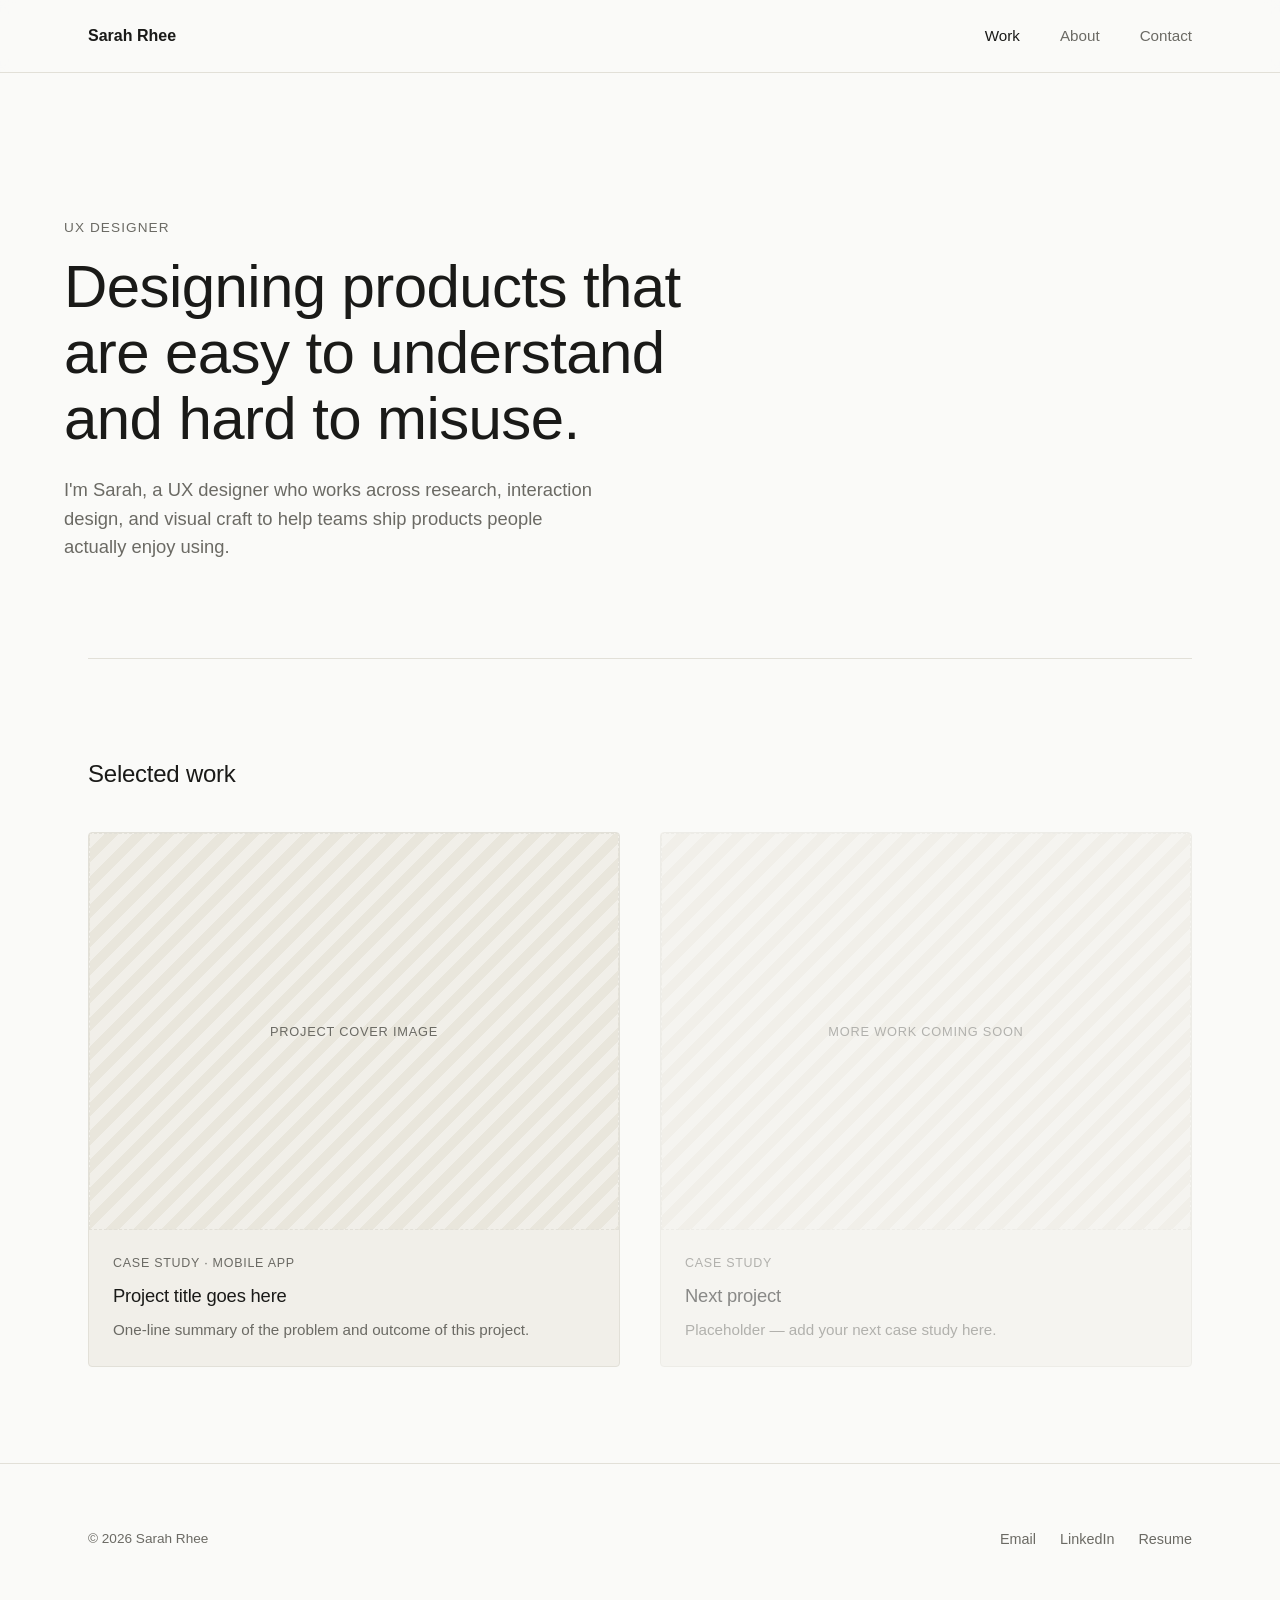
==== index.html @ 505254cf "Scaffold UX portfolio site: home, about, one case study template Minimal/clean static HTML/CSS/JS si" ====
<!DOCTYPE html>
<html lang="en">
<head>
  <meta charset="UTF-8" />
  <meta name="viewport" content="width=device-width, initial-scale=1.0" />
  <title>Sarah Rhee — UX Designer</title>
  <meta name="description" content="Sarah Rhee is a UX designer focused on clear, usable, human-centered digital products." />
  <link rel="stylesheet" href="css/style.css" />
</head>
<body>

  <header class="site-header">
    <div class="wrap">
      <a href="index.html" class="logo">Sarah Rhee</a>
      <nav>
        <button class="nav-toggle" aria-label="Toggle navigation" aria-expanded="false">
          <span></span><span></span><span></span>
        </button>
        <ul class="nav-links">
          <li><a href="index.html" class="active">Work</a></li>
          <li><a href="about.html">About</a></li>
          <li><a href="mailto:sarah.ys.rhee@gmail.com">Contact</a></li>
        </ul>
      </nav>
    </div>
  </header>

  <main>
    <section class="hero wrap">
      <p class="hero-eyebrow">UX Designer</p>
      <h1>Designing products that are easy to understand and hard to misuse.</h1>
      <p class="lead">
        I'm Sarah, a UX designer who works across research, interaction design,
        and visual craft to help teams ship products people actually enjoy using.
      </p>
    </section>

    <section class="wrap">
      <div class="section-heading reveal">
        <h2>Selected work</h2>
      </div>

      <div class="work-grid">
        <a href="work/case-study-one.html" class="card reveal">
          <div class="card-media">
            <div class="placeholder">Project cover image</div>
          </div>
          <div class="card-body">
            <p class="card-tag">Case Study · Mobile App</p>
            <h3 class="card-title">Project title goes here</h3>
            <p class="card-desc">One-line summary of the problem and outcome of this project.</p>
          </div>
        </a>

        <div class="card reveal" style="opacity: 0.5; pointer-events: none;">
          <div class="card-media">
            <div class="placeholder">More work coming soon</div>
          </div>
          <div class="card-body">
            <p class="card-tag">Case Study</p>
            <h3 class="card-title">Next project</h3>
            <p class="card-desc">Placeholder — add your next case study here.</p>
          </div>
        </div>
      </div>
    </section>
  </main>

  <footer class="site-footer">
    <div class="wrap footer-row">
      <p class="copyright">&copy; <span id="year"></span> Sarah Rhee</p>
      <div class="footer-links">
        <a href="mailto:sarah.ys.rhee@gmail.com">Email</a>
        <a href="#">LinkedIn</a>
        <a href="#">Resume</a>
      </div>
    </div>
  </footer>

  <script src="js/main.js"></script>
</body>
</html>
---- css/style.css ----
/* ---------------------------------------------
   Sarah Rhee — UX Portfolio
   Minimal, clean design system
--------------------------------------------- */

:root {
  --color-bg: #fafaf8;
  --color-surface: #f1efe9;
  --color-text: #1a1a18;
  --color-text-muted: #6b6a64;
  --color-border: #e2e0d8;
  --color-accent: #a2543c;

  --font-sans: -apple-system, BlinkMacSystemFont, "Inter", "Segoe UI", Helvetica, Arial, sans-serif;

  --space-1: 0.5rem;
  --space-2: 1rem;
  --space-3: 1.5rem;
  --space-4: 2.5rem;
  --space-5: 4rem;
  --space-6: 6rem;
  --space-7: 9rem;

  --max-width: 72rem;
  --border-radius: 4px;
}

/* Reset */
*,
*::before,
*::after {
  box-sizing: border-box;
}

html {
  scroll-behavior: smooth;
}

body {
  margin: 0;
  font-family: var(--font-sans);
  color: var(--color-text);
  background: var(--color-bg);
  line-height: 1.55;
  -webkit-font-smoothing: antialiased;
}

img {
  max-width: 100%;
  display: block;
}

a {
  color: inherit;
  text-decoration: none;
}

ul {
  margin: 0;
  padding: 0;
  list-style: none;
}

h1, h2, h3, h4 {
  margin: 0;
  font-weight: 500;
  letter-spacing: -0.01em;
}

p {
  margin: 0;
}

button {
  font: inherit;
  cursor: pointer;
  background: none;
  border: none;
  color: inherit;
}

/* Layout */
.wrap {
  max-width: var(--max-width);
  margin: 0 auto;
  padding: 0 var(--space-3);
}

/* Header / Nav */
.site-header {
  position: sticky;
  top: 0;
  z-index: 50;
  background: rgba(250, 250, 248, 0.85);
  backdrop-filter: blur(8px);
  border-bottom: 1px solid var(--color-border);
}

.site-header .wrap {
  display: flex;
  align-items: center;
  justify-content: space-between;
  height: 4.5rem;
}

.logo {
  font-size: 1rem;
  font-weight: 600;
}

.nav-links {
  display: flex;
  gap: var(--space-4);
  font-size: 0.95rem;
}

.nav-links a {
  color: var(--color-text-muted);
  transition: color 0.15s ease;
}

.nav-links a:hover,
.nav-links a.active {
  color: var(--color-text);
}

.nav-toggle {
  display: none;
  flex-direction: column;
  gap: 5px;
  padding: var(--space-1);
}

.nav-toggle span {
  width: 22px;
  height: 1.5px;
  background: var(--color-text);
  display: block;
  transition: transform 0.2s ease, opacity 0.2s ease;
}

/* Hero */
.hero {
  padding: var(--space-7) 0 var(--space-6);
}

.hero-eyebrow {
  font-size: 0.85rem;
  text-transform: uppercase;
  letter-spacing: 0.08em;
  color: var(--color-text-muted);
  margin-bottom: var(--space-2);
}

.hero h1 {
  font-size: clamp(2.25rem, 5vw, 3.75rem);
  line-height: 1.1;
  max-width: 40rem;
}

.hero p.lead {
  margin-top: var(--space-3);
  font-size: 1.15rem;
  color: var(--color-text-muted);
  max-width: 34rem;
}

/* Section headings */
.section-heading {
  display: flex;
  align-items: baseline;
  justify-content: space-between;
  margin-bottom: var(--space-4);
  padding-top: var(--space-6);
  border-top: 1px solid var(--color-border);
}

.section-heading h2 {
  font-size: 1.5rem;
}

.section-heading .view-all {
  font-size: 0.9rem;
  color: var(--color-text-muted);
}

.section-heading .view-all:hover {
  color: var(--color-text);
}

/* Work grid / cards */
.work-grid {
  display: grid;
  grid-template-columns: repeat(auto-fit, minmax(280px, 1fr));
  gap: var(--space-4);
}

.card {
  display: block;
  border: 1px solid var(--color-border);
  border-radius: var(--border-radius);
  overflow: hidden;
  background: var(--color-surface);
  transition: transform 0.2s ease, box-shadow 0.2s ease;
}

.card:hover {
  transform: translateY(-3px);
  box-shadow: 0 12px 24px -12px rgba(26, 26, 24, 0.15);
}

.card-media {
  aspect-ratio: 4 / 3;
}

.card-body {
  padding: var(--space-3);
}

.card-tag {
  font-size: 0.78rem;
  text-transform: uppercase;
  letter-spacing: 0.06em;
  color: var(--color-text-muted);
  margin-bottom: var(--space-1);
}

.card-title {
  font-size: 1.15rem;
}

.card-desc {
  margin-top: var(--space-1);
  font-size: 0.95rem;
  color: var(--color-text-muted);
}

/* Placeholder media block (stand-in for real images/photos) */
.placeholder {
  width: 100%;
  height: 100%;
  display: flex;
  align-items: center;
  justify-content: center;
  background:
    repeating-linear-gradient(
      135deg,
      var(--color-surface),
      var(--color-surface) 10px,
      #e9e6dc 10px,
      #e9e6dc 20px
    );
  color: var(--color-text-muted);
  font-size: 0.8rem;
  text-transform: uppercase;
  letter-spacing: 0.06em;
  border: 1px dashed var(--color-border);
}

/* About */
.about-grid {
  display: grid;
  grid-template-columns: 1fr 1.3fr;
  gap: var(--space-5);
  align-items: start;
  padding: var(--space-5) 0;
}

.about-photo {
  aspect-ratio: 1;
  border-radius: var(--border-radius);
  overflow: hidden;
}

.about-bio p {
  margin-bottom: var(--space-3);
  color: var(--color-text-muted);
  max-width: 38rem;
}

.skills-list {
  display: grid;
  grid-template-columns: repeat(2, 1fr);
  gap: var(--space-1) var(--space-3);
  margin-top: var(--space-4);
}

.skills-list li {
  font-size: 0.95rem;
  padding: var(--space-1) 0;
  border-bottom: 1px solid var(--color-border);
  color: var(--color-text-muted);
}

/* Buttons */
.btn {
  display: inline-flex;
  align-items: center;
  gap: 0.4rem;
  padding: 0.75rem 1.4rem;
  border-radius: var(--border-radius);
  font-size: 0.95rem;
  border: 1px solid var(--color-text);
  transition: background 0.15s ease, color 0.15s ease;
}

.btn:hover {
  background: var(--color-text);
  color: var(--color-bg);
}

.btn-primary {
  background: var(--color-text);
  color: var(--color-bg);
}

.btn-primary:hover {
  background: var(--color-accent);
  border-color: var(--color-accent);
}

/* Case study */
.cs-header {
  padding: var(--space-6) 0 var(--space-4);
}

.cs-meta {
  display: grid;
  grid-template-columns: repeat(auto-fit, minmax(140px, 1fr));
  gap: var(--space-3);
  margin-top: var(--space-4);
  padding-top: var(--space-3);
  border-top: 1px solid var(--color-border);
}

.cs-meta dt {
  font-size: 0.78rem;
  text-transform: uppercase;
  letter-spacing: 0.06em;
  color: var(--color-text-muted);
  margin-bottom: 0.25rem;
}

.cs-meta dd {
  margin: 0;
  font-size: 0.95rem;
}

.cs-hero-media {
  aspect-ratio: 16 / 9;
  margin: var(--space-4) 0 var(--space-6);
  border-radius: var(--border-radius);
  overflow: hidden;
}

.cs-section {
  padding-bottom: var(--space-6);
  max-width: 42rem;
}

.cs-section h2 {
  font-size: 1.4rem;
  margin-bottom: var(--space-2);
}

.cs-section p {
  color: var(--color-text-muted);
  margin-bottom: var(--space-2);
}

.cs-section-media {
  aspect-ratio: 16 / 9;
  max-width: none;
  margin: var(--space-3) 0 var(--space-6);
  border-radius: var(--border-radius);
  overflow: hidden;
}

.cs-nav-next {
  border-top: 1px solid var(--color-border);
  padding: var(--space-5) 0;
  display: flex;
  align-items: center;
  justify-content: space-between;
}

.cs-nav-next .label {
  font-size: 0.8rem;
  text-transform: uppercase;
  letter-spacing: 0.06em;
  color: var(--color-text-muted);
}

.cs-nav-next .title {
  font-size: 1.3rem;
  margin-top: 0.25rem;
}

/* Footer */
.site-footer {
  border-top: 1px solid var(--color-border);
  margin-top: var(--space-6);
  padding: var(--space-5) 0;
}

.footer-row {
  display: flex;
  align-items: center;
  justify-content: space-between;
  flex-wrap: wrap;
  gap: var(--space-2);
}

.footer-links {
  display: flex;
  gap: var(--space-3);
  font-size: 0.9rem;
  color: var(--color-text-muted);
}

.footer-links a:hover {
  color: var(--color-text);
}

.copyright {
  font-size: 0.85rem;
  color: var(--color-text-muted);
}

/* Scroll reveal (progressive enhancement, see js/main.js) */
.reveal {
  opacity: 0;
  transform: translateY(16px);
  transition: opacity 0.6s ease, transform 0.6s ease;
}

.reveal.is-visible {
  opacity: 1;
  transform: translateY(0);
}

/* Responsive */
@media (max-width: 720px) {
  .nav-links {
    position: absolute;
    top: 4.5rem;
    left: 0;
    right: 0;
    background: var(--color-bg);
    border-bottom: 1px solid var(--color-border);
    flex-direction: column;
    padding: var(--space-3);
    gap: var(--space-3);
    display: none;
  }

  .nav-links.is-open {
    display: flex;
  }

  .nav-toggle {
    display: flex;
  }

  .about-grid {
    grid-template-columns: 1fr;
  }

  .about-photo {
    max-width: 14rem;
  }

  .skills-list {
    grid-template-columns: 1fr;
  }

  .cs-nav-next {
    flex-direction: column;
    align-items: flex-start;
  }
}
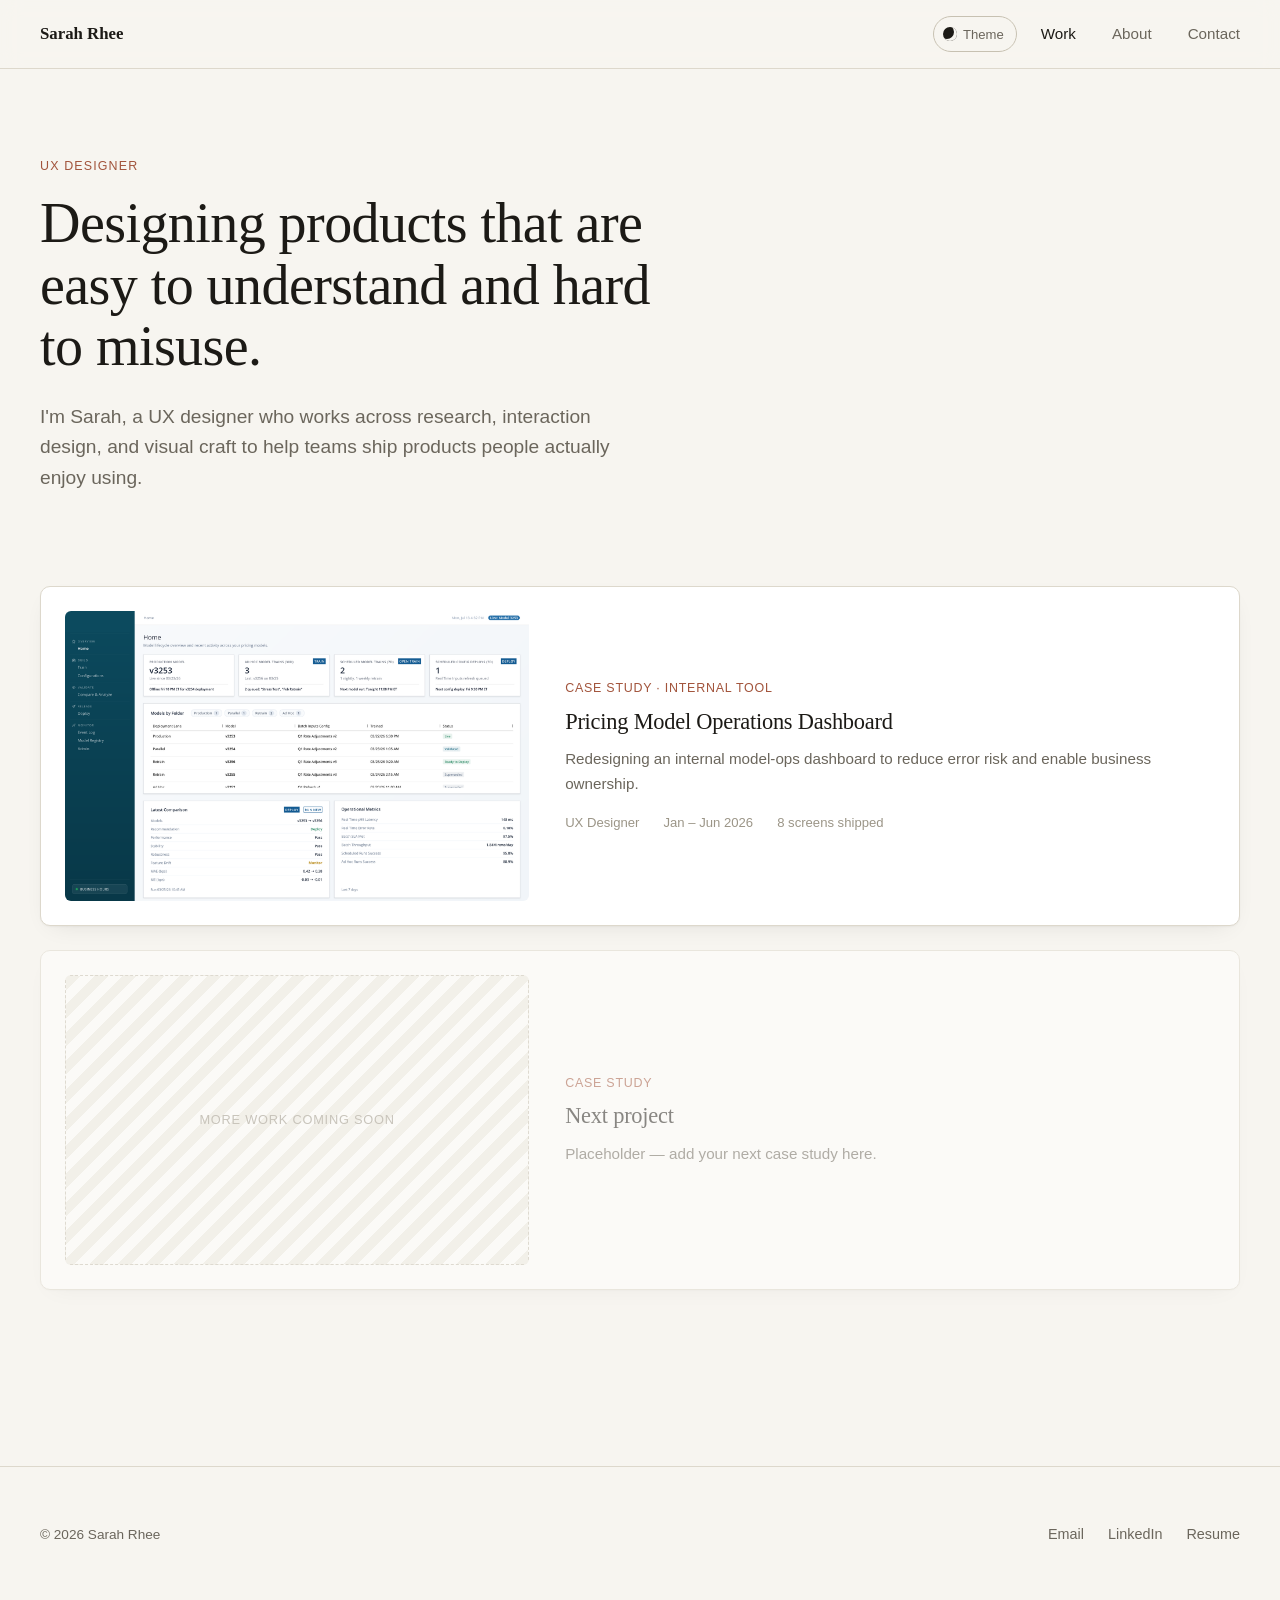
==== commit 98df5533: "Add Pricing Model Dashboard case study, redesign site in editorial style New case study built from r" ====
--- a/index.html
+++ b/index.html
@@ -3,67 +3,79 @@
 <head>
   <meta charset="UTF-8" />
   <meta name="viewport" content="width=device-width, initial-scale=1.0" />
+  <meta name="color-scheme" content="light dark" />
   <title>Sarah Rhee — UX Designer</title>
   <meta name="description" content="Sarah Rhee is a UX designer focused on clear, usable, human-centered digital products." />
-  <link rel="stylesheet" href="css/style.css" />
+  <link rel="stylesheet" href="css/styles-editorial.css" />
 </head>
 <body>
+  <a class="skip-link" href="#main">Skip to main content</a>
 
   <header class="site-header">
-    <div class="wrap">
+    <div class="wrap header-inner">
       <a href="index.html" class="logo">Sarah Rhee</a>
-      <nav>
+      <div class="header-right">
+        <button type="button" class="theme-toggle" id="theme-toggle" aria-pressed="false">
+          <span class="theme-toggle-icon" aria-hidden="true"></span>
+          <span class="theme-toggle-label">Theme</span>
+        </button>
         <button class="nav-toggle" aria-label="Toggle navigation" aria-expanded="false">
           <span></span><span></span><span></span>
         </button>
-        <ul class="nav-links">
-          <li><a href="index.html" class="active">Work</a></li>
-          <li><a href="about.html">About</a></li>
-          <li><a href="mailto:sarah.ys.rhee@gmail.com">Contact</a></li>
-        </ul>
-      </nav>
+        <nav>
+          <ul class="nav-links">
+            <li><a href="index.html" class="active">Work</a></li>
+            <li><a href="about.html">About</a></li>
+            <li><a href="mailto:sarah.ys.rhee@gmail.com">Contact</a></li>
+          </ul>
+        </nav>
+      </div>
     </div>
   </header>
 
-  <main>
-    <section class="hero wrap">
-      <p class="hero-eyebrow">UX Designer</p>
-      <h1>Designing products that are easy to understand and hard to misuse.</h1>
-      <p class="lead">
-        I'm Sarah, a UX designer who works across research, interaction design,
-        and visual craft to help teams ship products people actually enjoy using.
-      </p>
-    </section>
+  <main id="main">
+    <div class="wrap">
+      <section class="hero-page">
+        <p class="eyebrow-accent">UX Designer</p>
+        <h1>Designing products that are easy to understand and hard to misuse.</h1>
+        <p class="subtitle">
+          I'm Sarah, a UX designer who works across research, interaction design,
+          and visual craft to help teams ship products people actually enjoy using.
+        </p>
+      </section>
 
-    <section class="wrap">
-      <div class="section-heading reveal">
-        <h2>Selected work</h2>
-      </div>
+      <section aria-labelledby="work-h">
+        <h2 id="work-h" class="visually-hidden">Selected work</h2>
+        <div class="work-list">
+          <a href="work/pricing-model-dashboard.html" class="work-card reveal">
+            <div class="work-card-media">
+              <img src="work/img/home-real.png" alt="Redesigned Home / Overview screen of the pricing model operations dashboard" loading="lazy" />
+            </div>
+            <div>
+              <p class="work-card-tag">Case Study · Internal Tool</p>
+              <h3 class="work-card-title">Pricing Model Operations Dashboard</h3>
+              <p class="work-card-desc">Redesigning an internal model-ops dashboard to reduce error risk and enable business ownership.</p>
+              <div class="work-card-meta">
+                <span>UX Designer</span>
+                <span>Jan – Jun 2026</span>
+                <span>8 screens shipped</span>
+              </div>
+            </div>
+          </a>
 
-      <div class="work-grid">
-        <a href="work/case-study-one.html" class="card reveal">
-          <div class="card-media">
-            <div class="placeholder">Project cover image</div>
-          </div>
-          <div class="card-body">
-            <p class="card-tag">Case Study · Mobile App</p>
-            <h3 class="card-title">Project title goes here</h3>
-            <p class="card-desc">One-line summary of the problem and outcome of this project.</p>
-          </div>
-        </a>
-
-        <div class="card reveal" style="opacity: 0.5; pointer-events: none;">
-          <div class="card-media">
-            <div class="placeholder">More work coming soon</div>
-          </div>
-          <div class="card-body">
-            <p class="card-tag">Case Study</p>
-            <h3 class="card-title">Next project</h3>
-            <p class="card-desc">Placeholder — add your next case study here.</p>
+          <div class="work-card reveal" style="opacity: 0.5; pointer-events: none;">
+            <div class="work-card-media">
+              <div class="placeholder">More work coming soon</div>
+            </div>
+            <div>
+              <p class="work-card-tag">Case Study</p>
+              <h3 class="work-card-title">Next project</h3>
+              <p class="work-card-desc">Placeholder — add your next case study here.</p>
+            </div>
           </div>
         </div>
-      </div>
-    </section>
+      </section>
+    </div>
   </main>
 
   <footer class="site-footer">
--- a/css/styles-editorial.css
+++ b/css/styles-editorial.css
@@ -0,0 +1,590 @@
+/* ---------------------------------------------
+   Sarah Rhee — Editorial design system
+   Used site-wide: home, about, case studies
+--------------------------------------------- */
+
+:root {
+  --paper: #f7f5f0;
+  --paper-raised: #ffffff;
+  --paper-sunken: #efece4;
+  --ink: #1c1a16;
+  --ink-muted: #6b665c;
+  --ink-faint: #9b9587;
+  --line: #ddd8cc;
+  --line-strong: #c7c1b2;
+  --accent: #a2543c;
+  --accent-ink: #ffffff;
+  --accent-soft: #f1e3dc;
+  --good: #3f6b4c;
+  --good-soft: #e4ede6;
+  --warn: #97621f;
+  --warn-soft: #f3e8d6;
+  --bad: #a3392f;
+  --bad-soft: #f5e3e0;
+  --info: #3d6a8a;
+  --info-soft: #e2ecf1;
+
+  --font-serif: "Iowan Old Style", "Palatino Linotype", Palatino, "Georgia", serif;
+  --font-sans: -apple-system, BlinkMacSystemFont, "Inter", "Segoe UI", Helvetica, Arial, sans-serif;
+  --font-mono: ui-monospace, "SF Mono", Menlo, Consolas, monospace;
+
+  --space-1: 0.5rem;
+  --space-2: 1rem;
+  --space-3: 1.5rem;
+  --space-4: 2.25rem;
+  --space-5: 3.5rem;
+  --space-6: 5.5rem;
+
+  --max-width: 78rem;
+  --radius: 6px;
+  --radius-lg: 10px;
+
+  --shadow-card: 0 1px 2px rgba(28, 26, 22, 0.04), 0 8px 24px -12px rgba(28, 26, 22, 0.12);
+  color-scheme: light;
+}
+
+:root[data-theme="dark"] {
+  --paper: #161512;
+  --paper-raised: #201f1b;
+  --paper-sunken: #0f0e0c;
+  --ink: #efeae0;
+  --ink-muted: #a8a294;
+  --ink-faint: #726c60;
+  --line: #34322b;
+  --line-strong: #45423a;
+  --accent: #d98a6c;
+  --accent-ink: #161512;
+  --accent-soft: #3a2a22;
+  --good: #8fbc9c;
+  --good-soft: #1f2b22;
+  --warn: #d9a85c;
+  --warn-soft: #302416;
+  --bad: #e08b80;
+  --bad-soft: #331f1c;
+  --info: #8bb6d1;
+  --info-soft: #1c2a32;
+  --shadow-card: 0 1px 2px rgba(0, 0, 0, 0.2), 0 12px 28px -14px rgba(0, 0, 0, 0.55);
+  color-scheme: dark;
+}
+
+@media (prefers-color-scheme: dark) {
+  :root:not([data-theme="light"]) {
+    --paper: #161512;
+    --paper-raised: #201f1b;
+    --paper-sunken: #0f0e0c;
+    --ink: #efeae0;
+    --ink-muted: #a8a294;
+    --ink-faint: #726c60;
+    --line: #34322b;
+    --line-strong: #45423a;
+    --accent: #d98a6c;
+    --accent-ink: #161512;
+    --accent-soft: #3a2a22;
+    --good: #8fbc9c;
+    --good-soft: #1f2b22;
+    --warn: #d9a85c;
+    --warn-soft: #302416;
+    --bad: #e08b80;
+    --bad-soft: #331f1c;
+    --info: #8bb6d1;
+    --info-soft: #1c2a32;
+    --shadow-card: 0 1px 2px rgba(0, 0, 0, 0.2), 0 12px 28px -14px rgba(0, 0, 0, 0.55);
+    color-scheme: dark;
+  }
+}
+
+/* Reset */
+*, *::before, *::after { box-sizing: border-box; }
+html { scroll-behavior: smooth; }
+body {
+  margin: 0;
+  font-family: var(--font-sans);
+  color: var(--ink);
+  background: var(--paper);
+  line-height: 1.6;
+  -webkit-font-smoothing: antialiased;
+  transition: background 0.2s ease, color 0.2s ease;
+}
+img { max-width: 100%; height: auto; display: block; }
+a { color: inherit; text-decoration: none; }
+ul, ol { margin: 0; padding: 0; list-style: none; }
+h1, h2, h3, h4 { margin: 0; font-family: var(--font-serif); font-weight: 500; letter-spacing: -0.01em; }
+p { margin: 0; }
+button { font: inherit; cursor: pointer; background: none; border: none; color: inherit; }
+dl, dt, dd { margin: 0; }
+table { border-collapse: collapse; width: 100%; }
+
+.visually-hidden {
+  position: absolute; width: 1px; height: 1px; overflow: hidden;
+  clip: rect(0 0 0 0); white-space: nowrap; border: 0; padding: 0; margin: -1px;
+}
+
+.skip-link {
+  position: absolute; left: -999px; top: 0; z-index: 100;
+  background: var(--ink); color: var(--paper); padding: 0.75rem 1.25rem;
+  border-radius: 0 0 var(--radius) 0;
+}
+.skip-link:focus { left: 0; }
+
+.wrap { max-width: var(--max-width); margin: 0 auto; padding: 0 var(--space-3); }
+
+/* ============ SITE HEADER (shared nav) ============ */
+.site-header {
+  position: sticky; top: 0; z-index: 50;
+  background: color-mix(in srgb, var(--paper) 88%, transparent);
+  backdrop-filter: blur(10px);
+  border-bottom: 1px solid var(--line);
+}
+.header-inner, .site-header .wrap {
+  display: flex; align-items: center; justify-content: space-between;
+  height: 4.25rem;
+}
+.eyebrow {
+  font-family: var(--font-sans); font-size: 0.78rem; text-transform: uppercase;
+  letter-spacing: 0.09em; color: var(--ink-muted); margin: 0;
+}
+.logo { font-family: var(--font-serif); font-size: 1.05rem; font-weight: 600; }
+.header-right { display: flex; align-items: center; gap: var(--space-3); }
+.site-meta { font-size: 0.85rem; color: var(--ink-muted); margin: 0; }
+.nav-links { display: flex; gap: var(--space-4); font-size: 0.95rem; }
+.nav-links a { color: var(--ink-muted); transition: color 0.15s ease; }
+.nav-links a:hover, .nav-links a.active { color: var(--ink); }
+
+.theme-toggle {
+  display: flex; align-items: center; gap: 0.4rem;
+  border: 1px solid var(--line-strong); border-radius: 999px;
+  padding: 0.4rem 0.75rem 0.4rem 0.55rem; font-size: 0.82rem; color: var(--ink-muted);
+  transition: border-color 0.15s ease, color 0.15s ease;
+}
+.theme-toggle:hover { color: var(--ink); border-color: var(--accent); }
+.theme-toggle-icon {
+  width: 14px; height: 14px; border-radius: 50%;
+  background: var(--ink);
+  box-shadow: inset -3px -2px 0 var(--paper);
+}
+.theme-toggle[aria-pressed="true"] .theme-toggle-icon {
+  box-shadow: none; background: var(--accent);
+}
+
+.nav-toggle {
+  display: none; flex-direction: column; gap: 5px; padding: var(--space-1);
+}
+.nav-toggle span { width: 20px; height: 1.5px; background: var(--ink); display: block; }
+
+/* ============ BENTO HERO ============ */
+.bento {
+  display: grid;
+  grid-template-columns: 1.4fr 1fr;
+  grid-template-rows: auto auto;
+  gap: var(--space-3);
+  padding: var(--space-5) 0 var(--space-4);
+}
+.tile {
+  background: var(--paper-raised);
+  border: 1px solid var(--line);
+  border-radius: var(--radius-lg);
+  box-shadow: var(--shadow-card);
+  padding: var(--space-4);
+}
+.tile-primary { grid-column: 1; grid-row: 1 / 3; display: flex; flex-direction: column; gap: var(--space-3); }
+.tile-visual { grid-column: 2; grid-row: 1; padding: 0; overflow: hidden; display: flex; flex-direction: column; }
+.tile-visual img { width: 100%; height: auto; }
+.tile-visual figcaption {
+  padding: var(--space-2) var(--space-3); font-size: 0.82rem; color: var(--ink-muted);
+  border-top: 1px solid var(--line);
+}
+.tile-status { grid-column: 2; grid-row: 2; display: flex; flex-direction: column; gap: 0.4rem; justify-content: center; }
+.tile-stats {
+  grid-column: 1 / 3; grid-row: 3;
+  display: grid; grid-template-columns: repeat(3, 1fr); gap: var(--space-3);
+  padding: 0; background: none; border: none; box-shadow: none;
+}
+
+.eyebrow-accent {
+  font-size: 0.78rem; text-transform: uppercase; letter-spacing: 0.09em;
+  color: var(--accent); margin: 0;
+}
+.bento h1 {
+  font-size: clamp(2rem, 3.4vw, 2.9rem); line-height: 1.12; margin-top: 0.5rem;
+}
+.subtitle { font-size: 1.1rem; color: var(--ink-muted); max-width: 34rem; margin-top: 0.25rem; }
+
+.case-summary { display: grid; gap: var(--space-2); margin-top: var(--space-2); }
+.case-summary dt {
+  font-size: 0.76rem; text-transform: uppercase; letter-spacing: 0.07em;
+  color: var(--ink-faint); margin-bottom: 0.2rem;
+}
+.case-summary dd { font-size: 0.95rem; color: var(--ink); }
+
+.small-label {
+  font-size: 0.76rem; text-transform: uppercase; letter-spacing: 0.07em; color: var(--ink-faint); margin: 0;
+}
+.badge {
+  display: inline-flex; align-self: flex-start; align-items: center;
+  background: var(--good-soft); color: var(--good);
+  font-size: 0.88rem; font-weight: 600; padding: 0.3rem 0.7rem; border-radius: 999px;
+  margin: 0.3rem 0;
+}
+.tile-status-note { font-size: 0.85rem; color: var(--ink-muted); margin: 0; }
+
+.chip {
+  background: var(--paper-raised); border: 1px solid var(--line); border-radius: var(--radius);
+  box-shadow: var(--shadow-card); padding: var(--space-3);
+  display: flex; flex-direction: column; gap: 0.4rem;
+}
+.chip-num { font-family: var(--font-serif); font-size: 1.15rem; color: var(--ink); }
+.chip-label { font-size: 0.86rem; color: var(--ink-muted); line-height: 1.5; }
+
+/* ============ SUMMARY PANEL ============ */
+.summary { padding: var(--space-4) 0; border-top: 1px solid var(--line); border-bottom: 1px solid var(--line); }
+.summary-grid { display: grid; grid-template-columns: repeat(4, 1fr); gap: var(--space-4); }
+.summary-item dt {
+  font-family: var(--font-serif); font-size: 1rem; color: var(--ink); margin-bottom: 0.4rem;
+}
+.summary-item dd { font-size: 0.88rem; color: var(--ink-muted); }
+.summary-footnote { font-size: 0.8rem; color: var(--ink-faint); margin-top: var(--space-3); }
+
+/* ============ LAYOUT: TOC + CONTENT ============ */
+.layout { display: grid; grid-template-columns: 14rem 1fr; gap: var(--space-5); padding-top: var(--space-5); align-items: start; }
+
+.toc-mobile { display: none; }
+.toc-mobile summary {
+  cursor: pointer; font-size: 0.9rem; padding: var(--space-2);
+  border: 1px solid var(--line); border-radius: var(--radius); margin-bottom: var(--space-3);
+}
+.toc-mobile nav ol { padding: var(--space-2) 0 0 var(--space-2); display: grid; gap: 0.5rem; }
+.toc-mobile nav a { font-size: 0.9rem; color: var(--ink-muted); }
+
+.toc-desktop { position: sticky; top: 6rem; align-self: start; }
+.toc-title {
+  font-size: 0.76rem; text-transform: uppercase; letter-spacing: 0.07em;
+  color: var(--ink-faint); margin-bottom: var(--space-2);
+}
+.toc-desktop ol { display: grid; gap: 0.65rem; border-left: 1px solid var(--line); }
+.toc-desktop a {
+  display: block; font-size: 0.9rem; color: var(--ink-muted); padding: 0.1rem 0 0.1rem 0.9rem;
+  border-left: 2px solid transparent; margin-left: -1px; transition: color 0.15s ease, border-color 0.15s ease;
+}
+.toc-desktop a:hover { color: var(--ink); }
+.toc-desktop a[aria-current] { color: var(--accent); border-left-color: var(--accent); font-weight: 600; }
+
+.content { min-width: 0; }
+
+/* ============ SECTIONS ============ */
+.section { padding-bottom: var(--space-6); scroll-margin-top: 6rem; max-width: 46rem; }
+.section h2 { font-size: 1.6rem; margin-bottom: var(--space-2); }
+.section h3 { font-size: 1.15rem; margin: var(--space-3) 0 0.75rem; }
+.section p { color: var(--ink-muted); margin-bottom: var(--space-2); }
+.tldr {
+  font-size: 1.08rem; color: var(--ink); font-family: var(--font-serif);
+  border-left: 3px solid var(--accent); padding-left: var(--space-2); margin-bottom: var(--space-3);
+}
+.phase { font-size: 0.8rem; color: var(--ink-faint); font-family: var(--font-sans); font-weight: 400; margin-left: 0.5rem; }
+
+/* Attribution (model vs UX) */
+.attribution { display: grid; grid-template-columns: 1fr 1fr; gap: var(--space-4); margin: var(--space-3) 0 var(--space-4); }
+.attribution-col { background: var(--paper-raised); border: 1px solid var(--line); border-radius: var(--radius-lg); padding: var(--space-3); }
+.attribution-col h3 { margin-top: 0; font-size: 0.95rem; text-transform: uppercase; letter-spacing: 0.06em; color: var(--ink-faint); }
+.big-metric { font-family: var(--font-serif); font-size: 2rem; color: var(--accent); margin: 0.3rem 0; }
+.muted { color: var(--ink-faint); font-size: 0.85rem; }
+.clean-list { display: grid; gap: 0.5rem; margin: 0.5rem 0; }
+.clean-list li { font-size: 0.95rem; color: var(--ink); padding-left: 1rem; position: relative; }
+.clean-list li::before { content: "–"; position: absolute; left: 0; color: var(--accent); }
+
+.proofs-h { font-size: 1rem; text-transform: uppercase; letter-spacing: 0.05em; color: var(--ink-faint); }
+.proofs { display: grid; gap: var(--space-3); }
+.proof { border-top: 1px solid var(--line); padding-top: var(--space-2); }
+.proof-claim { font-family: var(--font-serif); font-size: 1.1rem; color: var(--ink); margin-bottom: 0.3rem; }
+.proof-evidence { color: var(--ink-muted); }
+.proof-artifact a { color: var(--accent); font-size: 0.9rem; }
+.proof-artifact a:hover { text-decoration: underline; }
+
+/* ============ HANDOFF DIAGRAM ============ */
+.diagram-figure { margin: var(--space-3) 0; }
+.handoff-diagram { display: grid; grid-template-columns: 1fr 1fr; gap: var(--space-3); }
+.handoff-lane { border-radius: var(--radius-lg); padding: var(--space-3); border: 1px solid var(--line); }
+.handoff-before { background: var(--bad-soft); }
+.handoff-after { background: var(--good-soft); }
+.handoff-lane-title { font-family: var(--font-serif); font-size: 1rem; margin-bottom: var(--space-2); display: flex; align-items: center; gap: 0.5rem; }
+.ba-tag {
+  font-size: 0.7rem; text-transform: uppercase; letter-spacing: 0.05em; font-weight: 700;
+  padding: 0.15rem 0.5rem; border-radius: 999px;
+}
+.ba-before { background: var(--bad); color: #fff; }
+.ba-after { background: var(--good); color: #fff; }
+.handoff-steps { display: flex; flex-direction: column; gap: 0.4rem; font-size: 0.9rem; }
+.handoff-steps li { color: var(--ink); }
+.handoff-arrow { color: var(--ink-faint); font-size: 0.8rem; padding-left: 0.2rem; }
+.handoff-guard { color: var(--accent); font-size: 0.82rem; font-style: italic; }
+.handoff-note { margin-top: var(--space-2); font-size: 0.85rem; color: var(--ink-muted); }
+figcaption { font-size: 0.85rem; color: var(--ink-muted); margin-top: var(--space-2); }
+
+.mechanism { display: grid; gap: var(--space-2); margin-top: var(--space-3); }
+.mechanism > div { border-top: 1px solid var(--line); padding-top: var(--space-2); }
+.mechanism dt { font-family: var(--font-serif); font-size: 1rem; margin-bottom: 0.25rem; }
+.mechanism dd { color: var(--ink-muted); }
+
+/* ============ NUGGETS / CALLOUTS ============ */
+.nugget-label {
+  font-size: 0.78rem; text-transform: uppercase; letter-spacing: 0.06em; color: var(--ink-faint);
+  margin-bottom: var(--space-1);
+}
+.nugget-grid { display: grid; grid-template-columns: repeat(2, 1fr); gap: var(--space-2); margin: var(--space-2) 0 var(--space-3); }
+.nugget-card {
+  background: var(--paper-raised); border: 1px solid var(--line); border-radius: var(--radius);
+  padding: var(--space-2) var(--space-3); font-size: 0.9rem; color: var(--ink-muted);
+}
+.nugget-card strong { display: block; color: var(--ink); font-family: var(--font-serif); font-size: 1rem; margin-bottom: 0.2rem; }
+.nugget {
+  border-left: 3px solid var(--accent); background: var(--accent-soft);
+  padding: var(--space-3); border-radius: 0 var(--radius) var(--radius) 0;
+  margin: var(--space-3) 0; font-family: var(--font-serif); font-size: 1.05rem;
+}
+.nugget p { color: var(--ink); margin-bottom: 0; }
+.nugget p + p { margin-top: 0.5rem; }
+.callout {
+  background: var(--info-soft); border: 1px solid var(--line); border-radius: var(--radius);
+  padding: var(--space-3); font-size: 0.92rem; color: var(--ink);
+}
+q { font-style: italic; }
+
+/* ============ DETAILS / MORE ============ */
+.more { margin: var(--space-3) 0; border-top: 1px solid var(--line); padding-top: var(--space-2); }
+.more summary {
+  cursor: pointer; list-style: none; display: flex; align-items: center; gap: 0.5rem;
+  color: var(--accent); font-size: 0.92rem;
+}
+.more summary::-webkit-details-marker { display: none; }
+.more summary::before { content: "+"; font-weight: 700; }
+.more[open] summary::before { content: "–"; }
+.more-label { text-decoration: underline; text-underline-offset: 3px; }
+.more > *:not(summary) { margin-top: var(--space-3); }
+.more details { margin: var(--space-2) 0; border-left: 2px solid var(--line); padding-left: var(--space-2); }
+.more details summary { color: var(--ink-muted); }
+
+/* ============ FIGURES ============ */
+.figure-zoom { margin: var(--space-3) 0; }
+.figure-zoom img { border-radius: var(--radius-lg); border: 1px solid var(--line); }
+.figure-zoom figcaption a { color: var(--accent); }
+
+/* ============ IA FLOW ============ */
+.ia-flow { display: grid; grid-template-columns: repeat(4, 1fr); gap: var(--space-2); }
+.ia-phase {
+  background: var(--paper-raised); border: 1px solid var(--line); border-top: 3px solid var(--accent);
+  border-radius: var(--radius); padding: var(--space-2);
+}
+.ia-phase-name { font-family: var(--font-serif); font-size: 1.05rem; margin-bottom: 0.2rem; }
+.ia-phase-desc { font-size: 0.82rem; color: var(--ink-muted); margin-bottom: 0.6rem; }
+.ia-screens { display: grid; gap: 0.3rem; }
+.ia-screens li { font-size: 0.85rem; color: var(--ink); padding: 0.2rem 0.5rem; background: var(--paper-sunken); border-radius: 4px; }
+
+/* ============ STATES STRIP ============ */
+.states-strip { display: grid; grid-template-columns: repeat(3, 1fr); gap: var(--space-2); margin: var(--space-2) 0; }
+.state { border-radius: var(--radius); padding: var(--space-2); border: 1px solid var(--line); background: var(--paper-raised); }
+.state-tag { display: inline-block; font-size: 0.72rem; text-transform: uppercase; letter-spacing: 0.05em; font-weight: 700; padding: 0.15rem 0.5rem; border-radius: 999px; margin-bottom: 0.5rem; }
+.state-empty .state-tag { background: var(--paper-sunken); color: var(--ink-faint); }
+.state-valid .state-tag { background: var(--good-soft); color: var(--good); }
+.state-error .state-tag { background: var(--bad-soft); color: var(--bad); }
+.state-input {
+  display: block; font-family: var(--font-mono); font-size: 0.85rem; background: var(--paper-sunken);
+  border: 1px solid var(--line); border-radius: 4px; padding: 0.4rem 0.6rem; margin-bottom: 0.5rem;
+}
+.state-help { display: block; font-size: 0.82rem; color: var(--ink-muted); }
+
+/* ============ SCREENS GALLERY ============ */
+.screens-gallery { display: grid; grid-template-columns: repeat(2, 1fr); gap: var(--space-3); margin-top: var(--space-3); }
+.screens-gallery figure { margin: 0; }
+.screens-gallery img { border-radius: var(--radius-lg); border: 1px solid var(--line); }
+.screens-gallery figcaption { font-size: 0.85rem; color: var(--ink-muted); margin-top: 0.5rem; }
+.zoomable { display: block; width: 100%; border-radius: var(--radius-lg); overflow: hidden; }
+.zoomable img { transition: transform 0.25s ease; }
+.zoomable:hover img { transform: scale(1.015); }
+
+/* ============ BEFORE / AFTER ============ */
+.beforeafter { display: grid; grid-template-columns: 1fr 1fr; gap: var(--space-3); margin: var(--space-3) 0; }
+.beforeafter figure { margin: 0; }
+.beforeafter img { border-radius: var(--radius-lg); border: 1px solid var(--line); }
+.beforeafter figcaption { font-size: 0.85rem; color: var(--ink-muted); margin-top: 0.5rem; }
+
+/* ============ REJECT VISUAL (SVG comparison) ============ */
+.reject-visual { display: grid; grid-template-columns: 1fr auto 1fr; gap: var(--space-3); align-items: center; margin: var(--space-3) 0; }
+.reject-panel { text-align: center; }
+.reject-cap { font-size: 0.85rem; color: var(--ink-muted); margin-bottom: 0.5rem; }
+.reject-arrow { font-size: 1.5rem; color: var(--accent); }
+.rv-svg { width: 100%; height: auto; background: var(--paper-raised); border: 1px solid var(--line); border-radius: var(--radius); }
+.rv-card { fill: var(--paper-raised); stroke: var(--line-strong); stroke-width: 1; }
+.rv-label { fill: var(--ink-faint); }
+.rv-field { fill: var(--paper-sunken); stroke: var(--line); stroke-width: 0.75; }
+.rv-scroll-track { fill: var(--paper-sunken); }
+.rv-scroll-thumb { fill: var(--line-strong); }
+.rv-reject-x line { stroke: var(--bad); stroke-width: 2.5; opacity: 0.55; }
+.rv-header { fill: var(--paper-sunken); }
+.rv-frame { fill: none; stroke: var(--line-strong); stroke-width: 1; }
+.rv-line { stroke: var(--line); stroke-width: 0.75; }
+.rv-hcell { fill: var(--ink-faint); }
+.rv-val { fill: var(--ink-muted); }
+.rv-cell-active { fill: var(--accent-soft); stroke: var(--accent); stroke-width: 1; }
+.rv-caret { stroke: var(--accent); stroke-width: 1.5; }
+
+/* ============ GENERIC DIAGRAM SVGS (current-state flow, scope sketch, config-before) ============ */
+.diagram-svg { width: 100%; height: auto; background: var(--paper-raised); border: 1px solid var(--line); border-radius: var(--radius-lg); }
+.diagram-box { fill: var(--paper-sunken); stroke: var(--line-strong); stroke-width: 1.25; }
+.diagram-box-accent { fill: var(--accent-soft); stroke: var(--accent); stroke-width: 1.25; }
+.diagram-box-title { fill: var(--ink); font-family: var(--font-serif); }
+.diagram-box-desc { fill: var(--ink-muted); font-family: var(--font-sans); }
+.diagram-arrow { stroke: var(--ink-faint); stroke-width: 1.5; fill: none; marker-end: url(#arrowhead); }
+.diagram-loop-tag { fill: var(--accent); font-family: var(--font-sans); font-weight: 700; letter-spacing: 0.04em; }
+.diagram-arrowhead { fill: var(--ink-faint); }
+
+.sketch-box { fill: none; stroke: var(--ink-muted); stroke-width: 1.75; stroke-linejoin: round; stroke-linecap: round; }
+.sketch-label { fill: var(--ink); font-family: var(--font-serif); }
+.sketch-note { fill: var(--ink-faint); font-family: var(--font-sans); font-style: italic; }
+.sketch-arrow { stroke: var(--accent); stroke-width: 1.75; fill: none; stroke-linecap: round; }
+.sketch-scribble { stroke: var(--ink-faint); stroke-width: 1.25; fill: none; opacity: 0.6; }
+
+.grid-header { fill: var(--good-soft); stroke: var(--line-strong); stroke-width: 1; }
+.grid-cell { fill: var(--paper-raised); stroke: var(--line); stroke-width: 0.75; }
+.grid-cell-val { fill: var(--ink-faint); }
+.grid-label { fill: var(--ink-muted); font-family: var(--font-sans); }
+.upload-path { stroke: var(--bad); stroke-width: 1.5; stroke-dasharray: 4 3; fill: none; }
+.upload-box { fill: var(--paper-sunken); stroke: var(--line-strong); stroke-width: 1.25; }
+
+/* ============ TABLES ============ */
+.table-scroll { overflow-x: auto; margin: var(--space-3) 0; border: 1px solid var(--line); border-radius: var(--radius-lg); }
+table { font-size: 0.9rem; }
+caption { text-align: left; padding: var(--space-2); font-size: 0.85rem; color: var(--ink-muted); border-bottom: 1px solid var(--line); }
+th, td { text-align: left; padding: 0.75rem var(--space-2); border-bottom: 1px solid var(--line); vertical-align: top; }
+thead th { font-size: 0.78rem; text-transform: uppercase; letter-spacing: 0.05em; color: var(--ink-faint); background: var(--paper-sunken); }
+tbody th { font-weight: 500; color: var(--ink); white-space: nowrap; }
+tbody tr:last-child td, tbody tr:last-child th { border-bottom: none; }
+
+/* ============ TRADEOFFS ============ */
+.tradeoffs { display: grid; gap: var(--space-3); }
+.tradeoffs li { border-top: 1px solid var(--line); padding-top: var(--space-2); }
+.tradeoff-label {
+  font-size: 0.72rem; text-transform: uppercase; letter-spacing: 0.06em; color: var(--ink-faint);
+  margin-right: 0.5rem;
+}
+.tradeoff-constraint { margin-bottom: 0.3rem; color: var(--ink); }
+.tradeoff-response { color: var(--ink-muted); }
+
+/* ============ FOOTER ============ */
+.site-footer { border-top: 1px solid var(--line); margin-top: var(--space-6); padding: var(--space-5) 0; }
+.redactions { max-width: 42rem; margin-bottom: var(--space-4); }
+.redactions h2 { font-size: 1rem; margin-bottom: 0.5rem; }
+.redactions p { font-size: 0.85rem; color: var(--ink-muted); }
+.colophon { font-size: 0.82rem; color: var(--ink-faint); }
+.footer-row { display: flex; align-items: center; justify-content: space-between; flex-wrap: wrap; gap: var(--space-2); }
+.footer-links { display: flex; gap: var(--space-3); font-size: 0.9rem; color: var(--ink-muted); }
+.footer-links a:hover { color: var(--ink); }
+.copyright { font-size: 0.85rem; color: var(--ink-muted); }
+
+/* ============ LIGHTBOX ============ */
+.lightbox {
+  position: fixed; inset: 0; z-index: 200;
+  background: color-mix(in srgb, var(--ink) 88%, transparent);
+  display: flex; align-items: center; justify-content: center;
+  padding: var(--space-4);
+  opacity: 0; pointer-events: none; transition: opacity 0.2s ease;
+}
+.lightbox[aria-hidden="false"] { opacity: 1; pointer-events: auto; }
+.lightbox-figure { max-width: 90vw; max-height: 85vh; margin: 0; display: flex; flex-direction: column; gap: var(--space-2); }
+.lightbox-figure img { max-height: 78vh; width: auto; border-radius: var(--radius); }
+.lightbox-figure figcaption { color: var(--paper); font-size: 0.9rem; text-align: center; }
+.lightbox-close, .lightbox-nav {
+  position: absolute; background: rgba(255,255,255,0.1); color: #fff; border-radius: 999px;
+  width: 2.75rem; height: 2.75rem; display: flex; align-items: center; justify-content: center;
+  font-size: 1.5rem; transition: background 0.15s ease;
+}
+.lightbox-close { top: var(--space-3); right: var(--space-3); }
+.lightbox-prev { left: var(--space-3); top: 50%; transform: translateY(-50%); }
+.lightbox-next { right: var(--space-3); top: 50%; transform: translateY(-50%); }
+.lightbox-close:hover, .lightbox-nav:hover { background: rgba(255,255,255,0.22); }
+
+/* ============ HOME / ABOUT PAGE ADDITIONS ============ */
+.hero-page { padding: var(--space-6) 0 var(--space-5); }
+.hero-page .eyebrow-accent { margin-bottom: var(--space-2); display: block; }
+.hero-page h1 { font-size: clamp(2.25rem, 4.5vw, 3.5rem); line-height: 1.1; max-width: 40rem; }
+.hero-page .subtitle { margin-top: var(--space-3); font-size: 1.2rem; max-width: 36rem; }
+
+.work-list { display: grid; gap: var(--space-3); padding: var(--space-4) 0 var(--space-6); }
+.work-card {
+  display: grid; grid-template-columns: 1fr 1.4fr; gap: var(--space-4);
+  background: var(--paper-raised); border: 1px solid var(--line); border-radius: var(--radius-lg);
+  box-shadow: var(--shadow-card); padding: var(--space-3); align-items: center;
+  transition: transform 0.2s ease, box-shadow 0.2s ease;
+}
+.work-card:hover { transform: translateY(-2px); }
+.work-card-media { border-radius: var(--radius); overflow: hidden; aspect-ratio: 16/10; }
+.work-card-media img { width: 100%; height: 100%; object-fit: cover; }
+.work-card-tag { font-size: 0.78rem; text-transform: uppercase; letter-spacing: 0.06em; color: var(--accent); margin-bottom: 0.3rem; }
+.work-card-title { font-family: var(--font-serif); font-size: 1.4rem; margin-bottom: 0.5rem; }
+.work-card-desc { color: var(--ink-muted); font-size: 0.95rem; }
+.work-card-meta { display: flex; gap: var(--space-3); margin-top: var(--space-2); font-size: 0.82rem; color: var(--ink-faint); }
+
+.about-grid { display: grid; grid-template-columns: 1fr 1.3fr; gap: var(--space-5); align-items: start; padding: var(--space-5) 0; }
+.about-photo { aspect-ratio: 1; border-radius: var(--radius-lg); overflow: hidden; border: 1px solid var(--line); }
+.about-photo img { width: 100%; height: 100%; object-fit: cover; }
+.about-bio p { margin-bottom: var(--space-3); color: var(--ink-muted); max-width: 38rem; }
+.skills-list { display: grid; grid-template-columns: repeat(2, 1fr); gap: 0 var(--space-3); margin-top: var(--space-4); }
+.skills-list li { font-size: 0.95rem; padding: var(--space-1) 0; border-bottom: 1px solid var(--line); color: var(--ink-muted); }
+
+.btn {
+  display: inline-flex; align-items: center; gap: 0.4rem; padding: 0.75rem 1.4rem;
+  border-radius: var(--radius); font-size: 0.95rem; border: 1px solid var(--ink);
+  transition: background 0.15s ease, color 0.15s ease;
+}
+.btn:hover { background: var(--ink); color: var(--paper); }
+.btn-primary { background: var(--ink); color: var(--paper); }
+.btn-primary:hover { background: var(--accent); border-color: var(--accent); }
+
+.placeholder {
+  width: 100%; height: 100%; display: flex; align-items: center; justify-content: center;
+  background: repeating-linear-gradient(135deg, var(--paper-sunken), var(--paper-sunken) 10px, var(--paper-raised) 10px, var(--paper-raised) 20px);
+  color: var(--ink-faint); font-size: 0.8rem; text-transform: uppercase; letter-spacing: 0.06em;
+  border: 1px dashed var(--line-strong);
+}
+
+.reveal { opacity: 0; transform: translateY(14px); transition: opacity 0.6s ease, transform 0.6s ease; }
+.reveal.is-visible { opacity: 1; transform: translateY(0); }
+@media (prefers-reduced-motion: reduce) {
+  .reveal { opacity: 1; transform: none; transition: none; }
+  html { scroll-behavior: auto; }
+}
+
+/* ============ RESPONSIVE ============ */
+@media (max-width: 960px) {
+  .bento { grid-template-columns: 1fr; grid-template-rows: auto; }
+  .tile-primary, .tile-visual, .tile-status, .tile-stats { grid-column: 1; grid-row: auto; }
+  .tile-stats { grid-template-columns: 1fr; }
+  .summary-grid { grid-template-columns: repeat(2, 1fr); }
+  .layout { grid-template-columns: 1fr; }
+  .toc-desktop { display: none; }
+  .toc-mobile { display: block; }
+  .attribution { grid-template-columns: 1fr; }
+  .nugget-grid { grid-template-columns: 1fr; }
+  .ia-flow { grid-template-columns: repeat(2, 1fr); }
+  .states-strip { grid-template-columns: 1fr; }
+  .screens-gallery { grid-template-columns: 1fr; }
+  .beforeafter { grid-template-columns: 1fr; }
+  .reject-visual { grid-template-columns: 1fr; }
+  .reject-arrow { transform: rotate(90deg); }
+  .work-card { grid-template-columns: 1fr; }
+  .about-grid { grid-template-columns: 1fr; }
+}
+
+@media (max-width: 640px) {
+  .header-right .site-meta { display: none; }
+  .header-right { position: relative; }
+  .nav-toggle { display: flex; }
+  .nav-links {
+    display: none; position: absolute; top: 100%; right: 0; margin-top: 0.75rem;
+    flex-direction: column; gap: var(--space-2); background: var(--paper-raised);
+    border: 1px solid var(--line); border-radius: var(--radius); box-shadow: var(--shadow-card);
+    padding: var(--space-2) var(--space-3); min-width: 10rem; z-index: 60;
+  }
+  .nav-links.is-open { display: flex; }
+  .summary-grid { grid-template-columns: 1fr; }
+  .handoff-diagram { grid-template-columns: 1fr; }
+  .skills-list { grid-template-columns: 1fr; }
+}
